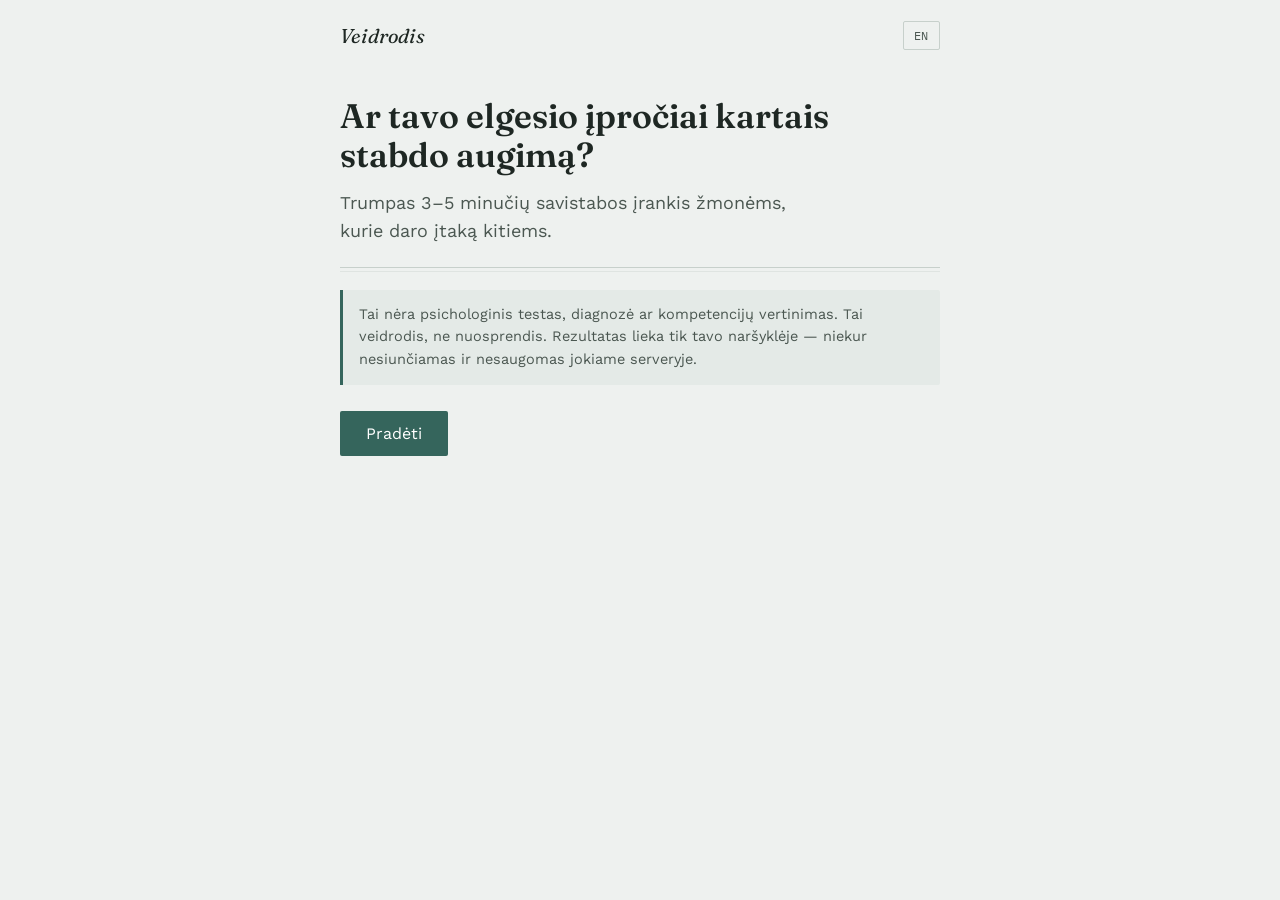
==== index.html @ d8d68d7e "Rename index-1.html to index.html" ====
<!DOCTYPE html>
<html lang="lt">
<head>
<meta charset="UTF-8">
<meta name="viewport" content="width=device-width, initial-scale=1.0">
<title>Veidrodis — savirefleksijos įrankis</title>
<meta name="description" content="Trumpas savirefleksijos įrankis žmonėms, kurie daro įtaką kitiems. Ne testas, ne diagnozė — veidrodis.">
<link rel="preconnect" href="https://fonts.googleapis.com">
<link rel="preconnect" href="https://fonts.gstatic.com" crossorigin>
<link href="https://fonts.googleapis.com/css2?family=Fraunces:ital,wght@0,500;0,600;1,500&family=Work+Sans:wght@400;500;600&family=IBM+Plex+Mono:wght@400;500&display=swap" rel="stylesheet">
<link rel="stylesheet" href="styles.css">
</head>
<body>

<header class="app-header no-print">
  <span class="brand" data-i18n="brand">Veidrodis</span>
  <button class="lang-toggle" id="langToggle" type="button">EN</button>
</header>

<main>

  <!-- ============ INTRO ============ -->
  <section class="screen active" id="screen-intro">
    <div id="resumeBanner" class="resume-banner" style="display:none;">
      <span id="resumeText"></span>
      <div class="button-row">
        <button class="secondary-button" id="discardBtn" type="button"></button>
        <button class="primary-button" id="resumeBtn" type="button"></button>
      </div>
    </div>

    <h1 class="hero-title" id="heroTitle"></h1>
    <p class="hero-subtitle" id="heroSubtitle"></p>

    <div class="reflect-rule"></div>

    <p class="disclaimer" id="disclaimerText"></p>

    <button class="primary-button" id="startBtn" type="button"></button>
  </section>

  <!-- ============ ROLE (optional context) ============ -->
  <section class="screen" id="screen-role">
    <h2 class="question-text" id="roleQuestionText" style="font-size:24px; min-height:auto;"></h2>
    <div class="role-options" id="roleOptions"></div>
  </section>

  <!-- ============ QUESTIONS ============ -->
  <section class="screen" id="screen-question">
    <div class="progress-track"><div class="progress-fill" id="progressFill"></div></div>
    <span class="progress-label" id="progressLabel"></span>

    <p class="question-text" id="questionText"></p>

    <div class="scale-row" id="scaleRow" role="group" aria-label="Skalė 1–5"></div>
    <div class="scale-labels">
      <span id="scaleMinLabel"></span>
      <span id="scaleMaxLabel"></span>
    </div>

    <div class="nav-row">
      <button class="secondary-button" id="prevBtn" type="button"></button>
      <button class="primary-button" id="nextBtn" type="button" disabled></button>
    </div>
  </section>

  <!-- ============ TRANSITION ============ -->
  <section class="screen" id="screen-transition">
    <span class="transition-mark" id="transitionTitle"></span>
    <p class="transition-text" id="transitionText"></p>
    <button class="primary-button" id="showResultsBtn" type="button"></button>
  </section>

  <!-- ============ RESULTS ============ -->
  <section class="screen" id="screen-results">
    <h2 class="hero-title" style="font-size:28px;" id="resultsTitle"></h2>
    <p class="results-intro" id="resultsIntro"></p>

    <div id="categoryBars"></div>

    <div class="top-areas">
      <h3 class="top-areas-heading" id="topAreasHeading"></h3>
      <div id="topAreasList"></div>
    </div>

    <div class="button-row no-print">
      <button class="primary-button" id="downloadPdfBtn" type="button"></button>
      <button class="secondary-button" id="restartBtn" type="button"></button>
    </div>

    <p class="footer-note" id="footerNote"></p>
  </section>

</main>

<script src="data.js"></script>
<script src="app.js"></script>
</body>
</html>
---- styles.css ----
/* ============================================================
   Design tokens — "still water" palette: a quiet, reflective tool.
   ============================================================ */
:root {
  --bg: #EEF1EF;
  --panel: #E4EAE7;
  --ink: #1E2723;
  --ink-soft: #4B5751;
  --line: #C7D0CB;
  --teal: #35655C;
  --teal-deep: #244640;
  --teal-tint: #DCE8E4;
  --clay: #A9714C;
  --clay-tint: #EFE2D6;

  --font-display: "Fraunces", serif;
  --font-body: "Work Sans", sans-serif;
  --font-mono: "IBM Plex Mono", monospace;

  --radius: 2px;
  --max-width: 640px;
}

* { box-sizing: border-box; }

html { -webkit-text-size-adjust: 100%; }

body {
  margin: 0;
  background: var(--bg);
  color: var(--ink);
  font-family: var(--font-body);
  font-size: 17px;
  line-height: 1.55;
  -webkit-font-smoothing: antialiased;
}

@media (prefers-reduced-motion: reduce) {
  * { animation-duration: 0.001ms !important; transition-duration: 0.001ms !important; }
}

a { color: var(--teal-deep); }

button {
  font-family: var(--font-body);
  cursor: pointer;
}

button:focus-visible,
a:focus-visible,
input:focus-visible,
label:focus-visible {
  outline: 2px solid var(--teal);
  outline-offset: 3px;
}

/* ---------- shell ---------- */

.app-header {
  max-width: var(--max-width);
  margin: 0 auto;
  padding: 20px 20px 0;
  display: flex;
  align-items: center;
  justify-content: space-between;
}

.brand {
  font-family: var(--font-display);
  font-style: italic;
  font-size: 20px;
  letter-spacing: 0.01em;
}

.lang-toggle {
  background: none;
  border: 1px solid var(--line);
  color: var(--ink-soft);
  font-family: var(--font-mono);
  font-size: 12px;
  padding: 6px 10px;
  border-radius: var(--radius);
  letter-spacing: 0.06em;
}
.lang-toggle:hover { border-color: var(--teal); color: var(--teal-deep); }

main {
  max-width: var(--max-width);
  margin: 0 auto;
  padding: 28px 20px 80px;
}

.screen { display: none; }
.screen.active { display: block; animation: rise 420ms ease both; }

@keyframes rise {
  from { opacity: 0; transform: translateY(8px); }
  to { opacity: 1; transform: translateY(0); }
}

/* ---------- hero / intro ---------- */

.hero-title {
  font-family: var(--font-display);
  font-weight: 600;
  font-size: 34px;
  line-height: 1.15;
  margin: 18px 0 14px;
  max-width: 22ch;
}

.hero-subtitle {
  color: var(--ink-soft);
  font-size: 18px;
  margin: 0 0 22px;
  max-width: 42ch;
}

.reflect-rule {
  position: relative;
  height: 1px;
  background: var(--line);
  margin: 22px 0;
}
.reflect-rule::after {
  content: "";
  position: absolute;
  left: 0;
  top: 4px;
  height: 1px;
  width: 100%;
  background: var(--line);
  opacity: 0.4;
}

.disclaimer {
  background: var(--panel);
  border-left: 3px solid var(--teal);
  padding: 14px 16px;
  font-size: 14.5px;
  color: var(--ink-soft);
  border-radius: 0 var(--radius) var(--radius) 0;
  margin-bottom: 26px;
}

.primary-button {
  background: var(--teal);
  color: #fff;
  border: none;
  padding: 13px 26px;
  font-size: 16px;
  border-radius: var(--radius);
  transition: background 150ms ease, transform 150ms ease;
}
.primary-button:hover { background: var(--teal-deep); }
.primary-button:active { transform: translateY(1px); }

.secondary-button {
  background: none;
  border: 1px solid var(--line);
  color: var(--ink);
  padding: 12px 22px;
  font-size: 15px;
  border-radius: var(--radius);
}
.secondary-button:hover { border-color: var(--teal); color: var(--teal-deep); }

.button-row { display: flex; gap: 12px; align-items: center; flex-wrap: wrap; }

/* ---------- role screen ---------- */

.role-options { display: grid; gap: 10px; margin: 22px 0 28px; }

.role-option {
  text-align: left;
  background: #fff;
  border: 1px solid var(--line);
  padding: 14px 16px;
  border-radius: var(--radius);
  font-size: 15.5px;
  color: var(--ink);
}
.role-option:hover { border-color: var(--teal); background: var(--teal-tint); }
.role-option[aria-pressed="true"] {
  border-color: var(--teal);
  background: var(--teal-tint);
  font-weight: 600;
}

/* ---------- question screen ---------- */

.progress-track {
  height: 2px;
  background: var(--line);
  position: relative;
  margin-bottom: 8px;
}
.progress-fill {
  position: absolute;
  left: 0; top: 0; height: 2px;
  background: var(--teal);
  transition: width 300ms ease;
}
.progress-label {
  font-family: var(--font-mono);
  font-size: 12.5px;
  color: var(--ink-soft);
  letter-spacing: 0.04em;
  margin-bottom: 34px;
  display: block;
}

.question-text {
  font-family: var(--font-display);
  font-size: 25px;
  line-height: 1.32;
  margin: 0 0 34px;
  min-height: 110px;
}

.scale-row {
  display: flex;
  justify-content: space-between;
  gap: 8px;
  margin-bottom: 8px;
}

.scale-option {
  flex: 1;
  aspect-ratio: 1;
  border: 1px solid var(--line);
  background: #fff;
  border-radius: 50%;
  font-family: var(--font-mono);
  font-size: 15px;
  color: var(--ink-soft);
  display: flex;
  align-items: center;
  justify-content: center;
  transition: all 150ms ease;
}
.scale-option:hover { border-color: var(--teal); color: var(--teal-deep); }
.scale-option[aria-pressed="true"] {
  background: var(--teal);
  border-color: var(--teal);
  color: #fff;
}

.scale-labels {
  display: flex;
  justify-content: space-between;
  font-size: 12.5px;
  color: var(--ink-soft);
  margin-bottom: 36px;
}
.scale-labels span:last-child { text-align: right; }

.nav-row {
  display: flex;
  justify-content: space-between;
  align-items: center;
}

/* ---------- transition screen ---------- */

.transition-mark {
  font-family: var(--font-mono);
  font-size: 12px;
  color: var(--teal-deep);
  letter-spacing: 0.12em;
  text-transform: uppercase;
  margin-bottom: 10px;
  display: block;
}

.transition-text {
  font-family: var(--font-display);
  font-size: 24px;
  line-height: 1.4;
  margin: 14px 0 34px;
}

/* ---------- results screen ---------- */

.results-intro { color: var(--ink-soft); margin-bottom: 30px; }

.category-row {
  margin-bottom: 26px;
}

.category-head {
  display: flex;
  justify-content: space-between;
  align-items: baseline;
  margin-bottom: 8px;
}

.category-name {
  font-family: var(--font-display);
  font-size: 17px;
}

.category-score {
  font-family: var(--font-mono);
  font-size: 13px;
  color: var(--ink-soft);
}

/* the "reflecting line" — signature element:
   a bar grows from a fixed axis, with a fainter mirrored
   bar beneath it, echoing the idea of a mirror, not a verdict. */
.bar-axis {
  position: relative;
  height: 10px;
  background: var(--line);
  border-radius: var(--radius);
  overflow: hidden;
}
.bar-fill {
  position: absolute;
  left: 0; top: 0; bottom: 0;
  background: var(--teal);
  border-radius: var(--radius);
  transition: width 700ms cubic-bezier(.2,.8,.2,1);
}
.bar-fill.is-clay { background: var(--clay); }

.bar-mirror {
  height: 5px;
  margin-top: 3px;
  border-radius: var(--radius);
  opacity: 0.28;
  transition: width 700ms cubic-bezier(.2,.8,.2,1);
}

.category-label {
  font-size: 13px;
  color: var(--ink-soft);
  margin-top: 6px;
}

.top-areas {
  background: var(--panel);
  border-radius: var(--radius);
  padding: 22px 22px 6px;
  margin: 36px 0;
}

.top-areas-heading {
  font-family: var(--font-display);
  font-size: 19px;
  margin: 0 0 18px;
}

.top-area-item {
  border-top: 1px solid var(--line);
  padding: 16px 0;
}
.top-area-item:first-child { border-top: none; padding-top: 0; }

.top-area-name {
  font-weight: 600;
  margin-bottom: 6px;
}

.reflection-label {
  font-family: var(--font-mono);
  font-size: 11.5px;
  text-transform: uppercase;
  letter-spacing: 0.06em;
  color: var(--clay);
  margin-bottom: 4px;
  display: block;
}

.reflection-question {
  font-style: italic;
  color: var(--ink-soft);
}

.footer-note {
  font-size: 13px;
  color: var(--ink-soft);
  margin-top: 30px;
  border-top: 1px solid var(--line);
  padding-top: 16px;
}

/* ---------- resume banner ---------- */

.resume-banner {
  background: var(--clay-tint);
  border: 1px solid var(--clay);
  border-radius: var(--radius);
  padding: 14px 16px;
  margin-bottom: 22px;
  font-size: 14.5px;
  display: flex;
  justify-content: space-between;
  align-items: center;
  gap: 12px;
  flex-wrap: wrap;
}

/* ---------- responsive ---------- */

@media (max-width: 420px) {
  .hero-title { font-size: 28px; }
  .question-text { font-size: 21px; min-height: 90px; }
  .scale-option { font-size: 13px; }
}

/* ---------- print (PDF export) ---------- */

@media print {
  .app-header, .no-print { display: none !important; }
  body { background: #fff; font-size: 13px; }
  main { max-width: 100%; padding: 0; }
  .screen { display: none !important; }
  .screen.active { display: block !important; }
  .bar-fill, .bar-mirror { transition: none; }
  .top-areas { background: none; border: 1px solid #000; }
}
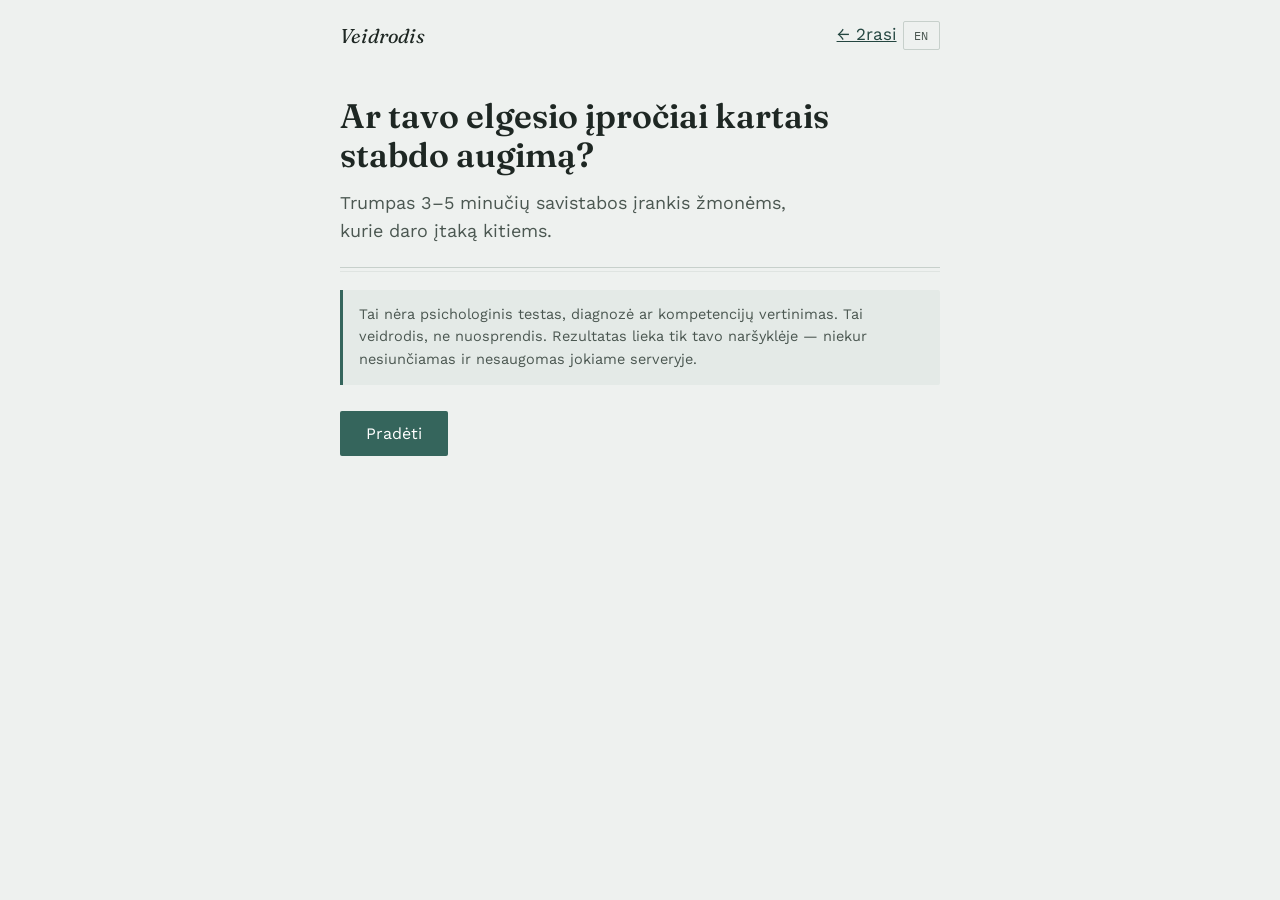
==== commit 10daa73e: "Keep 2rasi return visible throughout Mirror" ====
--- a/index.html
+++ b/index.html
@@ -14,7 +14,10 @@
 
 <header class="app-header no-print">
   <span class="brand" data-i18n="brand">Veidrodis</span>
-  <button class="lang-toggle" id="langToggle" type="button">EN</button>
+  <div class="header-actions">
+    <a class="back-2rasi" href="https://2rasi.com/#experiments">← 2rasi</a>
+    <button class="lang-toggle" id="langToggle" type="button">EN</button>
+  </div>
 </header>
 
 <main>
@@ -86,6 +89,7 @@
     <div class="button-row no-print">
       <button class="primary-button" id="downloadPdfBtn" type="button"></button>
       <button class="secondary-button" id="restartBtn" type="button"></button>
+      <a class="secondary-button" href="https://2rasi.com/#experiments" style="text-decoration:none;display:inline-flex;align-items:center;justify-content:center;">← 2rasi</a>
     </div>
 
     <p class="footer-note" id="footerNote"></p>
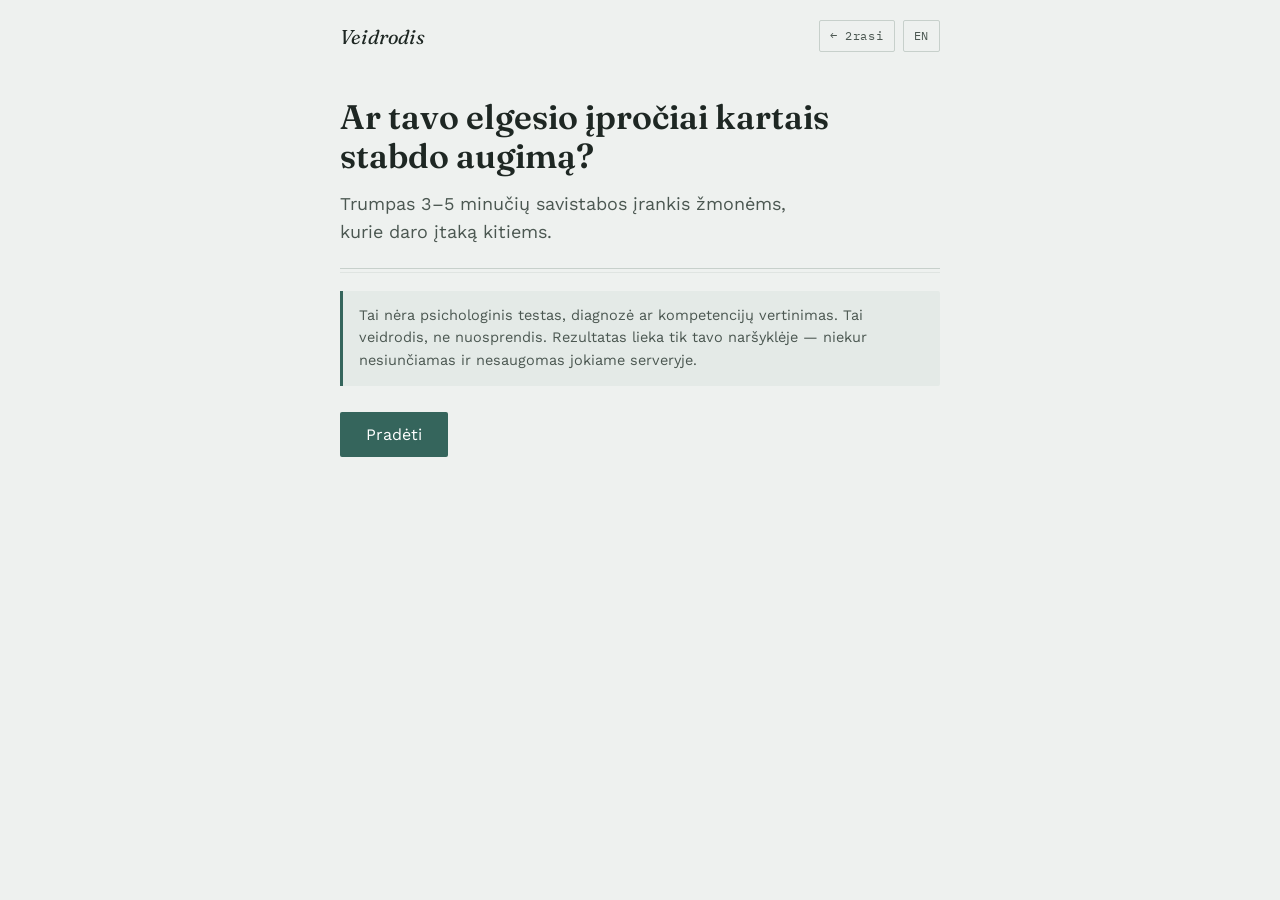
==== commit 85d73189: "Route Mirror return to matching 2rasi language site" ====
--- a/index.html
+++ b/index.html
@@ -15,7 +15,7 @@
 <header class="app-header no-print">
   <span class="brand" data-i18n="brand">Veidrodis</span>
   <div class="header-actions">
-    <a class="back-2rasi" href="https://2rasi.com/#experiments">← 2rasi</a>
+    <a class="back-2rasi" href="https://2rasi.lt/#experiments" onclick="this.href=document.documentElement.lang==='en'?'https://2rasi.com/#experiments':'https://2rasi.lt/#experiments'">← 2rasi</a>
     <button class="lang-toggle" id="langToggle" type="button">EN</button>
   </div>
 </header>
@@ -89,7 +89,7 @@
     <div class="button-row no-print">
       <button class="primary-button" id="downloadPdfBtn" type="button"></button>
       <button class="secondary-button" id="restartBtn" type="button"></button>
-      <a class="secondary-button" href="https://2rasi.com/#experiments" style="text-decoration:none;display:inline-flex;align-items:center;justify-content:center;">← 2rasi</a>
+      <a class="secondary-button back-2rasi" href="https://2rasi.lt/#experiments" onclick="this.href=document.documentElement.lang==='en'?'https://2rasi.com/#experiments':'https://2rasi.lt/#experiments'" style="text-decoration:none;display:inline-flex;align-items:center;justify-content:center;">← 2rasi</a>
     </div>
 
     <p class="footer-note" id="footerNote"></p>
--- a/styles.css
+++ b/styles.css
@@ -63,6 +63,7 @@
   display: flex;
   align-items: center;
   justify-content: space-between;
+  gap: 12px;
 }
 
 .brand {
@@ -72,6 +73,13 @@
   letter-spacing: 0.01em;
 }
 
+.header-actions {
+  display: flex;
+  align-items: center;
+  gap: 8px;
+}
+
+.back-2rasi,
 .lang-toggle {
   background: none;
   border: 1px solid var(--line);
@@ -81,7 +89,15 @@
   padding: 6px 10px;
   border-radius: var(--radius);
   letter-spacing: 0.06em;
-}
+  line-height: 1.5;
+}
+
+.back-2rasi {
+  text-decoration: none;
+  white-space: nowrap;
+}
+
+.back-2rasi:hover,
 .lang-toggle:hover { border-color: var(--teal); color: var(--teal-deep); }
 
 main {
@@ -408,6 +424,9 @@
   .hero-title { font-size: 28px; }
   .question-text { font-size: 21px; min-height: 90px; }
   .scale-option { font-size: 13px; }
+  .app-header { align-items: flex-start; }
+  .header-actions { gap: 6px; }
+  .back-2rasi, .lang-toggle { padding: 6px 8px; }
 }
 
 /* ---------- print (PDF export) ---------- */
